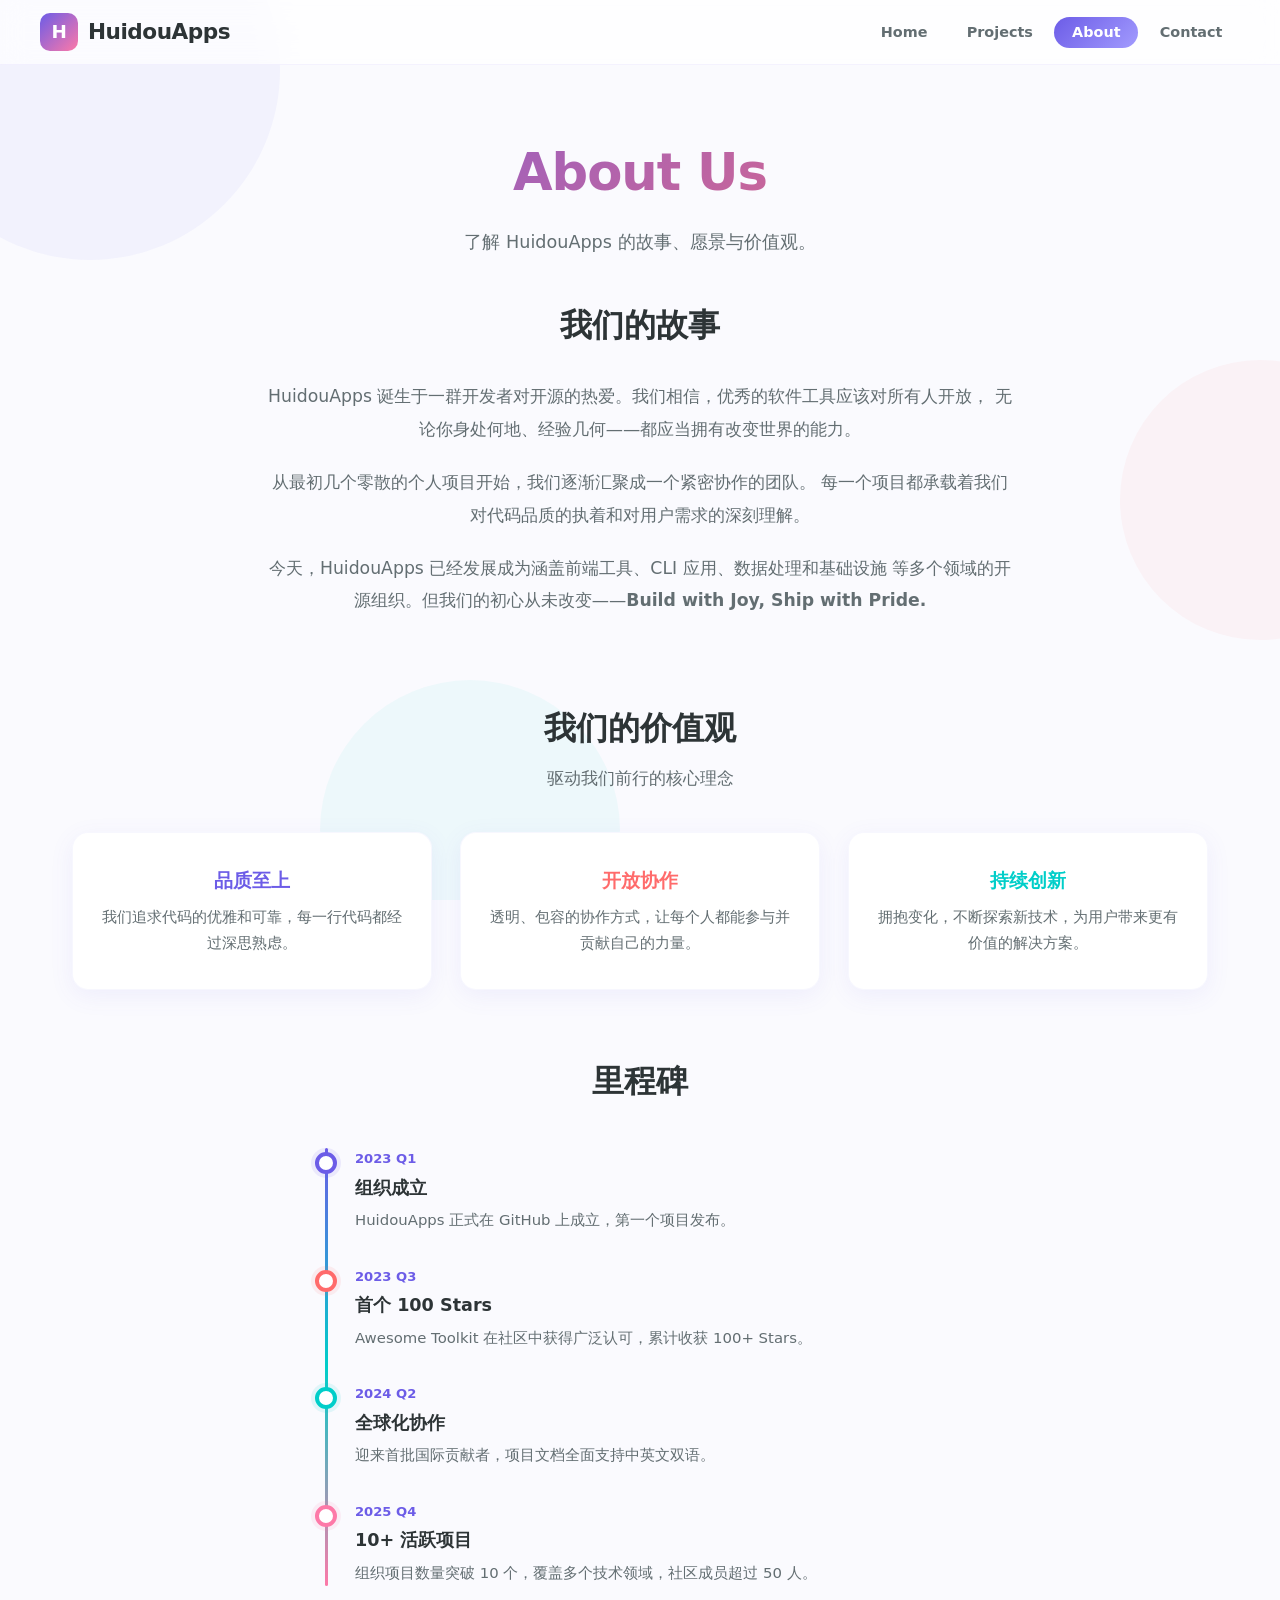
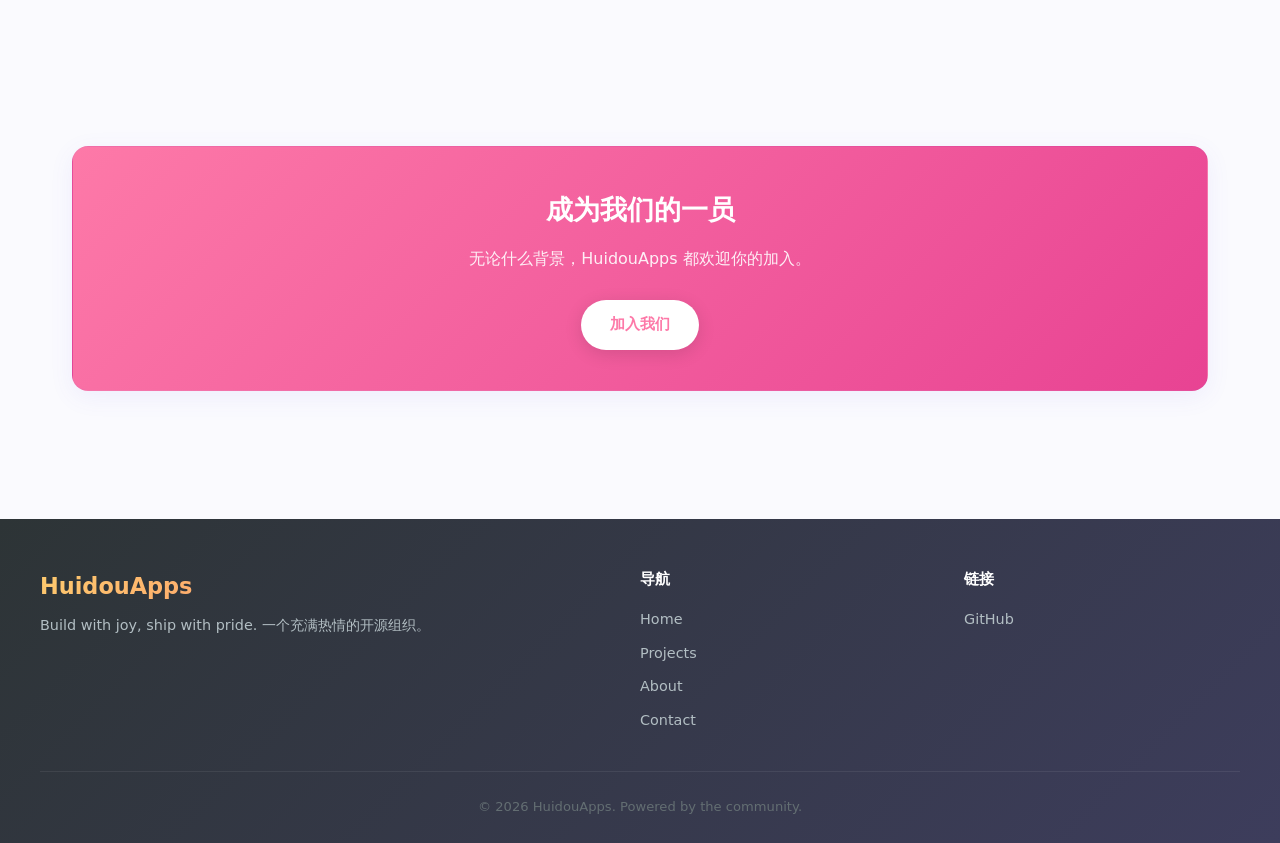
==== about.html @ 01335980 "create HTML files" ====
<!DOCTYPE html>
<html lang="zh-CN">
<head>
  <meta charset="UTF-8">
  <meta name="viewport" content="width=device-width, initial-scale=1.0">
  <title>About - HuidouApps</title>
  <link rel="stylesheet" href="css/style.css">
  <link rel="icon" href="data:image/svg+xml,<svg xmlns='http://www.w3.org/2000/svg' viewBox='0 0 64 64'><rect width='64' height='64' rx='16' fill='%236C5CE7'/><text x='32' y='44' font-size='36' text-anchor='middle' fill='white' font-family='sans-serif' font-weight='bold'>H</text></svg>">
  <style>
    .about-story { max-width: 750px; margin: 0 auto; text-align: center; }
    .about-story p { font-size: 1.08rem; color: var(--text-secondary); line-height: 1.9; margin-bottom: 1.25rem; }

    .timeline { max-width: 650px; margin: 0 auto; position: relative; padding-left: 2.5rem; }
    .timeline::before {
      content: ''; position: absolute; left: 10px; top: 0; bottom: 0;
      width: 3px; background: linear-gradient(to bottom, var(--primary), var(--accent-1), var(--accent-3));
      border-radius: 2px;
    }
    .timeline-item { position: relative; margin-bottom: 2rem; }
    .timeline-dot {
      position: absolute; left: -2.5rem; top: 4px;
      width: 22px; height: 22px; border-radius: 50%;
      background: #fff; border: 4px solid var(--primary);
      box-shadow: 0 0 0 4px rgba(108, 92, 231, 0.10);
    }
    .timeline-dot.c1 { border-color: var(--primary); }
    .timeline-dot.c2 { border-color: var(--secondary); box-shadow: 0 0 0 4px rgba(255, 107, 107, 0.10); }
    .timeline-dot.c3 { border-color: var(--accent-1); box-shadow: 0 0 0 4px rgba(0, 206, 201, 0.10); }
    .timeline-dot.c4 { border-color: var(--accent-3); box-shadow: 0 0 0 4px rgba(253, 121, 168, 0.10); }
    .timeline-date { font-size: 0.82rem; font-weight: 700; color: var(--primary); margin-bottom: 0.2rem; }
    .timeline-title { font-size: 1.1rem; font-weight: 700; margin-bottom: 0.3rem; }
    .timeline-desc { color: var(--text-secondary); font-size: 0.93rem; }

    .value-card { text-align: center; padding: 2rem 1.5rem; }
    .value-card h3 { margin-bottom: 0.5rem; }
  </style>
</head>
<body>

  <div class="bg-bubbles">
    <div class="bubble"></div>
    <div class="bubble"></div>
    <div class="bubble"></div>
  </div>

  <header class="site-header">
    <div class="header-inner">
      <a href="index.html" class="logo">
        <span class="logo-icon">H</span>
        HuidouApps
      </a>
      <nav>
        <ul class="nav-links">
          <li><a href="index.html">Home</a></li>
          <li><a href="projects.html">Projects</a></li>
          <li><a href="about.html" class="active">About</a></li>
          <li><a href="contact.html">Contact</a></li>
        </ul>
      </nav>
    </div>
  </header>

  <section class="page-hero">
    <h1 class="fade-in">About Us</h1>
    <p class="fade-in">了解 HuidouApps 的故事、愿景与价值观。</p>
  </section>

  <section class="section" style="padding-top: 0;">
    <div class="container">
      <div class="about-story fade-in">
        <h2 class="section-title" style="margin-bottom: 1.75rem;">我们的故事</h2>
        <p>
          HuidouApps 诞生于一群开发者对开源的热爱。我们相信，优秀的软件工具应该对所有人开放，
          无论你身处何地、经验几何——都应当拥有改变世界的能力。
        </p>
        <p>
          从最初几个零散的个人项目开始，我们逐渐汇聚成一个紧密协作的团队。
          每一个项目都承载着我们对代码品质的执着和对用户需求的深刻理解。
        </p>
        <p>
          今天，HuidouApps 已经发展成为涵盖前端工具、CLI 应用、数据处理和基础设施
          等多个领域的开源组织。但我们的初心从未改变——<strong>Build with Joy, Ship with Pride.</strong>
        </p>
      </div>
    </div>
  </section>

  <section class="section" style="padding-top: 0;">
    <div class="container">
      <h2 class="section-title fade-in" style="margin-bottom: 0.5rem;">我们的价值观</h2>
      <p class="section-subtitle fade-in">驱动我们前行的核心理念</p>
      <div class="grid-3">
        <div class="card value-card fade-in">
          <h3 style="color: var(--primary);">品质至上</h3>
          <p style="color: var(--text-secondary); font-size: 0.95rem;">我们追求代码的优雅和可靠，每一行代码都经过深思熟虑。</p>
        </div>
        <div class="card value-card fade-in">
          <h3 style="color: var(--secondary);">开放协作</h3>
          <p style="color: var(--text-secondary); font-size: 0.95rem;">透明、包容的协作方式，让每个人都能参与并贡献自己的力量。</p>
        </div>
        <div class="card value-card fade-in">
          <h3 style="color: var(--accent-1);">持续创新</h3>
          <p style="color: var(--text-secondary); font-size: 0.95rem;">拥抱变化，不断探索新技术，为用户带来更有价值的解决方案。</p>
        </div>
      </div>
    </div>
  </section>

  <section class="section" style="padding-top: 0;">
    <div class="container">
      <h2 class="section-title fade-in" style="margin-bottom: 2.5rem;">里程碑</h2>
      <div class="timeline fade-in">
        <div class="timeline-item">
          <div class="timeline-dot c1"></div>
          <div class="timeline-date">2023 Q1</div>
          <div class="timeline-title">组织成立</div>
          <div class="timeline-desc">HuidouApps 正式在 GitHub 上成立，第一个项目发布。</div>
        </div>
        <div class="timeline-item">
          <div class="timeline-dot c2"></div>
          <div class="timeline-date">2023 Q3</div>
          <div class="timeline-title">首个 100 Stars</div>
          <div class="timeline-desc">Awesome Toolkit 在社区中获得广泛认可，累计收获 100+ Stars。</div>
        </div>
        <div class="timeline-item">
          <div class="timeline-dot c3"></div>
          <div class="timeline-date">2024 Q2</div>
          <div class="timeline-title">全球化协作</div>
          <div class="timeline-desc">迎来首批国际贡献者，项目文档全面支持中英文双语。</div>
        </div>
        <div class="timeline-item">
          <div class="timeline-dot c4"></div>
          <div class="timeline-date">2025 Q4</div>
          <div class="timeline-title">10+ 活跃项目</div>
          <div class="timeline-desc">组织项目数量突破 10 个，覆盖多个技术领域，社区成员超过 50 人。</div>
        </div>
      </div>
    </div>
  </section>

  <section class="section fade-in" style="text-align: center;">
    <div class="container">
      <div class="card" style="background: linear-gradient(135deg, var(--accent-3), #e84393); color: #fff; padding: 2.5rem 2rem;">
        <h2 style="font-size: 1.7rem; margin-bottom: 0.75rem;">成为我们的一员</h2>
        <p style="opacity: 0.9; margin-bottom: 1.75rem;">无论什么背景，HuidouApps 都欢迎你的加入。</p>
        <a href="contact.html" class="btn btn-accent" style="background: #fff; color: var(--accent-3); box-shadow: 0 4px 18px rgba(0,0,0,0.12);">加入我们</a>
      </div>
    </div>
  </section>

  <footer class="site-footer">
    <div class="footer-inner">
      <div class="footer-brand">
        <h3>HuidouApps</h3>
        <p>Build with joy, ship with pride. 一个充满热情的开源组织。</p>
      </div>
      <div class="footer-links">
        <h4>导航</h4>
        <ul>
          <li><a href="index.html">Home</a></li>
          <li><a href="projects.html">Projects</a></li>
          <li><a href="about.html">About</a></li>
          <li><a href="contact.html">Contact</a></li>
        </ul>
      </div>
      <div class="footer-links">
        <h4>链接</h4>
        <ul>
          <li><a href="https://github.com/HuidouApps" target="_blank" rel="noopener">GitHub</a></li>
        </ul>
      </div>
    </div>
    <div class="footer-bottom">
      <p>&copy; 2026 HuidouApps. Powered by the community.</p>
    </div>
  </footer>

  <script src="js/main.js"></script>
</body>
</html>
---- css/style.css ----
/* ========================================
   HuidouApps - Clean & Colorful
   ======================================== */

:root {
  --primary: #6C5CE7;
  --primary-light: #A29BFE;
  --secondary: #FF6B6B;
  --accent-1: #00CEC9;
  --accent-2: #FDCB6E;
  --accent-3: #FD79A8;
  --accent-4: #74B9FF;
  --bg: #FAFAFE;
  --bg-card: #FFFFFF;
  --text: #2D3436;
  --text-secondary: #636E72;
  --text-light: #B2BEC3;
  --radius: 16px;
  --radius-sm: 10px;
  --shadow: 0 6px 24px rgba(108, 92, 231, 0.08);
  --shadow-hover: 0 12px 36px rgba(108, 92, 231, 0.14);
  --transition: 0.25s ease;
}

*, *::before, *::after { margin: 0; padding: 0; box-sizing: border-box; }

html { scroll-behavior: smooth; }

body {
  font-family: 'Segoe UI', 'PingFang SC', 'Microsoft YaHei', system-ui, -apple-system, sans-serif;
  color: var(--text);
  background: var(--bg);
  line-height: 1.7;
  overflow-x: hidden;
}

a { color: var(--primary); text-decoration: none; transition: color var(--transition); }
a:hover { color: var(--secondary); }
img { max-width: 100%; display: block; }

/* ---- Bubbles (simplified) ---- */
.bg-bubbles {
  position: fixed; top: 0; left: 0; width: 100%; height: 100%;
  pointer-events: none; z-index: -1; overflow: hidden;
}
.bubble {
  position: absolute; border-radius: 50%; opacity: 0.05;
  animation: float 22s infinite ease-in-out;
}
.bubble:nth-child(1) { width: 380px; height: 380px; background: var(--primary); top: -120px; left: -100px; }
.bubble:nth-child(2) { width: 280px; height: 280px; background: var(--secondary); top: 40%; right: -120px; animation-delay: -7s; }
.bubble:nth-child(3) { width: 300px; height: 300px; background: var(--accent-1); bottom: -80px; left: 25%; animation-delay: -14s; }

@keyframes float {
  0%, 100% { transform: translate(0, 0) scale(1); }
  33% { transform: translate(25px, -35px) scale(1.04); }
  66% { transform: translate(-15px, 15px) scale(0.96); }
}

/* ---- Header ---- */
.site-header {
  position: sticky; top: 0; z-index: 100;
  backdrop-filter: blur(14px);
  background: rgba(255, 255, 255, 0.7);
  border-bottom: 1px solid rgba(108, 92, 231, 0.07);
  padding: 0 2rem;
}
.header-inner {
  max-width: 1200px; margin: 0 auto;
  display: flex; align-items: center; justify-content: space-between;
  height: 64px;
}
.logo {
  display: flex; align-items: center; gap: 10px;
  font-size: 1.35rem; font-weight: 800; color: var(--text);
  letter-spacing: -0.5px;
}
.logo-icon {
  width: 38px; height: 38px; border-radius: 10px;
  background: linear-gradient(135deg, var(--primary), var(--accent-3));
  display: flex; align-items: center; justify-content: center;
  color: #fff; font-size: 1.15rem; font-weight: 900;
}
.nav-links { display: flex; list-style: none; gap: 0.25rem; }
.nav-links a {
  padding: 0.45rem 1.1rem; border-radius: 100px;
  font-weight: 600; font-size: 0.9rem; color: var(--text-secondary);
  transition: all var(--transition);
}
.nav-links a:hover,
.nav-links a.active {
  background: linear-gradient(135deg, var(--primary), var(--primary-light));
  color: #fff;
}

/* ---- Page Hero ---- */
.page-hero { text-align: center; padding: 4rem 2rem 2.5rem; }
.page-hero h1 {
  font-size: clamp(2.2rem, 5vw, 3.2rem); font-weight: 900;
  letter-spacing: -1px;
  background: linear-gradient(135deg, var(--primary), var(--secondary));
  -webkit-background-clip: text; -webkit-text-fill-color: transparent;
  background-clip: text;
  margin-bottom: 0.75rem;
}
.page-hero p {
  font-size: 1.1rem; color: var(--text-secondary);
  max-width: 560px; margin: 0 auto;
}

/* ---- Buttons ---- */
.btn {
  display: inline-flex; align-items: center; gap: 6px;
  padding: 0.75rem 1.8rem; border-radius: 100px;
  font-weight: 700; font-size: 0.95rem; border: none;
  cursor: pointer; transition: all var(--transition); text-decoration: none;
}
.btn-primary {
  background: linear-gradient(135deg, var(--primary), #8b7cf7);
  color: #fff; box-shadow: 0 4px 18px rgba(108, 92, 231, 0.28);
}
.btn-primary:hover { transform: translateY(-2px); box-shadow: 0 8px 28px rgba(108, 92, 231, 0.38); color: #fff; }
.btn-outline {
  background: transparent; color: var(--primary);
  border: 2px solid var(--primary-light);
}
.btn-outline:hover { background: var(--primary); color: #fff; border-color: var(--primary); }
.btn-accent {
  background: linear-gradient(135deg, var(--secondary), #ff8a80);
  color: #fff; box-shadow: 0 4px 18px rgba(255, 107, 107, 0.28);
}
.btn-accent:hover { transform: translateY(-2px); box-shadow: 0 8px 28px rgba(255, 107, 107, 0.38); color: #fff; }

/* ---- Cards ---- */
.card {
  background: var(--bg-card); border-radius: var(--radius);
  padding: 1.75rem; box-shadow: var(--shadow);
  transition: all var(--transition);
  border: 1px solid rgba(108, 92, 231, 0.05);
}
.card:hover { transform: translateY(-3px); box-shadow: var(--shadow-hover); }

/* ---- Layout ---- */
.container { max-width: 1200px; margin: 0 auto; padding: 0 2rem; }
.grid-2 { display: grid; grid-template-columns: repeat(2, 1fr); gap: 1.75rem; }
.grid-3 { display: grid; grid-template-columns: repeat(3, 1fr); gap: 1.75rem; }
.section { padding: 4rem 2rem; }
.section-title { text-align: center; font-size: 2rem; font-weight: 800; margin-bottom: 0.75rem; }
.section-subtitle { text-align: center; color: var(--text-secondary); font-size: 1.05rem; margin-bottom: 2.5rem; }

/* ---- Footer ---- */
.site-footer {
  background: linear-gradient(135deg, #2D3436, #3d3d5c);
  color: #dfe6e9; padding: 3rem 2rem 1.5rem; margin-top: 4rem;
}
.footer-inner {
  max-width: 1200px; margin: 0 auto 2rem;
  display: grid; grid-template-columns: 2fr 1fr 1fr; gap: 3rem;
}
.footer-brand h3 {
  font-size: 1.4rem; margin-bottom: 0.5rem;
  background: linear-gradient(135deg, var(--accent-2), var(--secondary));
  -webkit-background-clip: text; -webkit-text-fill-color: transparent;
  background-clip: text;
}
.footer-brand p { color: #b2bec3; font-size: 0.9rem; }
.footer-links h4 { font-size: 0.95rem; margin-bottom: 0.75rem; color: #fff; }
.footer-links ul { list-style: none; }
.footer-links li { margin-bottom: 0.4rem; }
.footer-links a { color: #b2bec3; font-size: 0.9rem; }
.footer-links a:hover { color: var(--accent-2); }
.footer-bottom {
  max-width: 1200px; margin: 0 auto; padding-top: 1.5rem;
  border-top: 1px solid rgba(255,255,255,0.07);
  text-align: center; font-size: 0.82rem; color: #636e72;
}

/* ---- Badges ---- */
.badge {
  display: inline-block; padding: 0.25rem 0.8rem;
  border-radius: 100px; font-size: 0.78rem;
  font-weight: 700; letter-spacing: 0.3px; text-transform: uppercase;
}
.badge-purple { background: rgba(108, 92, 231, 0.12); color: var(--primary); }
.badge-red    { background: rgba(255, 107, 107, 0.12); color: var(--secondary); }
.badge-teal   { background: rgba(0, 206, 201, 0.12); color: var(--accent-1); }
.badge-yellow { background: rgba(253, 203, 110, 0.25); color: #e17055; }
.badge-pink   { background: rgba(253, 121, 168, 0.12); color: var(--accent-3); }
.badge-blue   { background: rgba(116, 185, 255, 0.15); color: #0984e3; }

/* ---- Animations ---- */
.fade-in {
  opacity: 0; transform: translateY(24px);
  transition: opacity 0.5s ease-out, transform 0.5s ease-out;
}
.fade-in.visible { opacity: 1; transform: translateY(0); }

/* ---- Hamburger ---- */
.hamburger {
  display: none;
  background: none;
  border: none;
  font-size: 1.5rem;
  cursor: pointer;
  color: var(--text);
  padding: 0.25rem;
}

/* ---- Responsive ---- */
@media (max-width: 900px) {
  .grid-2, .grid-3 { grid-template-columns: 1fr; }
  .footer-inner { grid-template-columns: 1fr; }
  .nav-links { display: none; }
  .nav-links.open {
    display: flex;
    flex-direction: column;
    position: absolute;
    top: 64px; left: 0; right: 0;
    background: rgba(255,255,255,0.95);
    backdrop-filter: blur(14px);
    padding: 1rem 2rem;
    border-bottom: 1px solid rgba(108, 92, 231, 0.08);
    box-shadow: 0 8px 24px rgba(0,0,0,0.06);
  }
  .nav-links.open a {
    padding: 0.7rem 1rem;
    border-radius: var(--radius-sm);
  }
}
@media (max-width: 640px) {
  .site-header { padding: 0 1rem; }
  .container { padding: 0 1rem; }
  .section { padding: 2.5rem 1rem; }
  .page-hero { padding: 2.5rem 1rem 1.5rem; }
}
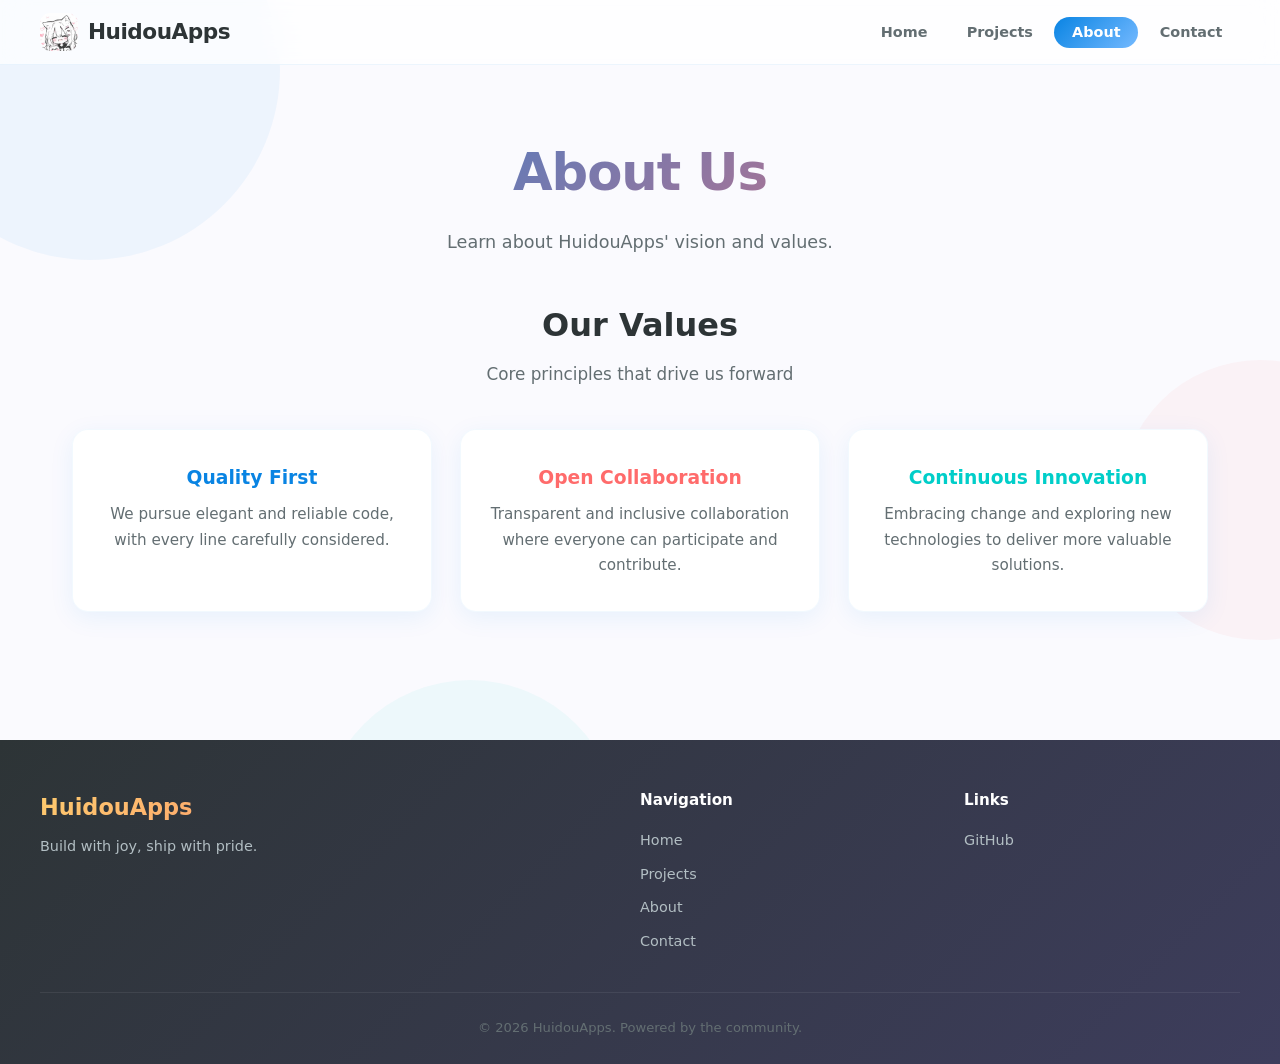
==== commit 32eb1fe1: "update HTML files" ====
--- a/about.html
+++ b/about.html
@@ -4,8 +4,9 @@
   <meta charset="UTF-8">
   <meta name="viewport" content="width=device-width, initial-scale=1.0">
   <title>About - HuidouApps</title>
+  <link rel="icon" href="assets/dev_huidou.jpg">
   <link rel="stylesheet" href="css/style.css">
-  <link rel="icon" href="data:image/svg+xml,<svg xmlns='http://www.w3.org/2000/svg' viewBox='0 0 64 64'><rect width='64' height='64' rx='16' fill='%236C5CE7'/><text x='32' y='44' font-size='36' text-anchor='middle' fill='white' font-family='sans-serif' font-weight='bold'>H</text></svg>">
+
   <style>
     .about-story { max-width: 750px; margin: 0 auto; text-align: center; }
     .about-story p { font-size: 1.08rem; color: var(--text-secondary); line-height: 1.9; margin-bottom: 1.25rem; }
@@ -46,7 +47,7 @@
   <header class="site-header">
     <div class="header-inner">
       <a href="index.html" class="logo">
-        <span class="logo-icon">H</span>
+        <img src="assets/dev_huidou.jpg" alt="HuidouApps" class="logo-icon">
         HuidouApps
       </a>
       <nav>
@@ -62,100 +63,42 @@
 
   <section class="page-hero">
     <h1 class="fade-in">About Us</h1>
-    <p class="fade-in">了解 HuidouApps 的故事、愿景与价值观。</p>
+    <p class="fade-in">Learn about HuidouApps' vision and values.</p>
   </section>
+
+
 
   <section class="section" style="padding-top: 0;">
     <div class="container">
-      <div class="about-story fade-in">
-        <h2 class="section-title" style="margin-bottom: 1.75rem;">我们的故事</h2>
-        <p>
-          HuidouApps 诞生于一群开发者对开源的热爱。我们相信，优秀的软件工具应该对所有人开放，
-          无论你身处何地、经验几何——都应当拥有改变世界的能力。
-        </p>
-        <p>
-          从最初几个零散的个人项目开始，我们逐渐汇聚成一个紧密协作的团队。
-          每一个项目都承载着我们对代码品质的执着和对用户需求的深刻理解。
-        </p>
-        <p>
-          今天，HuidouApps 已经发展成为涵盖前端工具、CLI 应用、数据处理和基础设施
-          等多个领域的开源组织。但我们的初心从未改变——<strong>Build with Joy, Ship with Pride.</strong>
-        </p>
-      </div>
-    </div>
-  </section>
-
-  <section class="section" style="padding-top: 0;">
-    <div class="container">
-      <h2 class="section-title fade-in" style="margin-bottom: 0.5rem;">我们的价值观</h2>
-      <p class="section-subtitle fade-in">驱动我们前行的核心理念</p>
+      <h2 class="section-title fade-in" style="margin-bottom: 0.5rem;">Our Values</h2>
+      <p class="section-subtitle fade-in">Core principles that drive us forward</p>
       <div class="grid-3">
         <div class="card value-card fade-in">
-          <h3 style="color: var(--primary);">品质至上</h3>
-          <p style="color: var(--text-secondary); font-size: 0.95rem;">我们追求代码的优雅和可靠，每一行代码都经过深思熟虑。</p>
+          <h3 style="color: var(--primary);">Quality First</h3>
+          <p style="color: var(--text-secondary); font-size: 0.95rem;">We pursue elegant and reliable code, with every line carefully considered.</p>
         </div>
         <div class="card value-card fade-in">
-          <h3 style="color: var(--secondary);">开放协作</h3>
-          <p style="color: var(--text-secondary); font-size: 0.95rem;">透明、包容的协作方式，让每个人都能参与并贡献自己的力量。</p>
+          <h3 style="color: var(--secondary);">Open Collaboration</h3>
+          <p style="color: var(--text-secondary); font-size: 0.95rem;">Transparent and inclusive collaboration where everyone can participate and contribute.</p>
         </div>
         <div class="card value-card fade-in">
-          <h3 style="color: var(--accent-1);">持续创新</h3>
-          <p style="color: var(--text-secondary); font-size: 0.95rem;">拥抱变化，不断探索新技术，为用户带来更有价值的解决方案。</p>
+          <h3 style="color: var(--accent-1);">Continuous Innovation</h3>
+          <p style="color: var(--text-secondary); font-size: 0.95rem;">Embracing change and exploring new technologies to deliver more valuable solutions.</p>
         </div>
       </div>
     </div>
   </section>
 
-  <section class="section" style="padding-top: 0;">
-    <div class="container">
-      <h2 class="section-title fade-in" style="margin-bottom: 2.5rem;">里程碑</h2>
-      <div class="timeline fade-in">
-        <div class="timeline-item">
-          <div class="timeline-dot c1"></div>
-          <div class="timeline-date">2023 Q1</div>
-          <div class="timeline-title">组织成立</div>
-          <div class="timeline-desc">HuidouApps 正式在 GitHub 上成立，第一个项目发布。</div>
-        </div>
-        <div class="timeline-item">
-          <div class="timeline-dot c2"></div>
-          <div class="timeline-date">2023 Q3</div>
-          <div class="timeline-title">首个 100 Stars</div>
-          <div class="timeline-desc">Awesome Toolkit 在社区中获得广泛认可，累计收获 100+ Stars。</div>
-        </div>
-        <div class="timeline-item">
-          <div class="timeline-dot c3"></div>
-          <div class="timeline-date">2024 Q2</div>
-          <div class="timeline-title">全球化协作</div>
-          <div class="timeline-desc">迎来首批国际贡献者，项目文档全面支持中英文双语。</div>
-        </div>
-        <div class="timeline-item">
-          <div class="timeline-dot c4"></div>
-          <div class="timeline-date">2025 Q4</div>
-          <div class="timeline-title">10+ 活跃项目</div>
-          <div class="timeline-desc">组织项目数量突破 10 个，覆盖多个技术领域，社区成员超过 50 人。</div>
-        </div>
-      </div>
-    </div>
-  </section>
 
-  <section class="section fade-in" style="text-align: center;">
-    <div class="container">
-      <div class="card" style="background: linear-gradient(135deg, var(--accent-3), #e84393); color: #fff; padding: 2.5rem 2rem;">
-        <h2 style="font-size: 1.7rem; margin-bottom: 0.75rem;">成为我们的一员</h2>
-        <p style="opacity: 0.9; margin-bottom: 1.75rem;">无论什么背景，HuidouApps 都欢迎你的加入。</p>
-        <a href="contact.html" class="btn btn-accent" style="background: #fff; color: var(--accent-3); box-shadow: 0 4px 18px rgba(0,0,0,0.12);">加入我们</a>
-      </div>
-    </div>
-  </section>
 
   <footer class="site-footer">
     <div class="footer-inner">
       <div class="footer-brand">
         <h3>HuidouApps</h3>
-        <p>Build with joy, ship with pride. 一个充满热情的开源组织。</p>
+        <p>Build with joy, ship with pride.</p>
       </div>
       <div class="footer-links">
-        <h4>导航</h4>
+        <h4>Navigation</h4>
         <ul>
           <li><a href="index.html">Home</a></li>
           <li><a href="projects.html">Projects</a></li>
@@ -164,7 +107,7 @@
         </ul>
       </div>
       <div class="footer-links">
-        <h4>链接</h4>
+        <h4>Links</h4>
         <ul>
           <li><a href="https://github.com/HuidouApps" target="_blank" rel="noopener">GitHub</a></li>
         </ul>
--- a/css/style.css
+++ b/css/style.css
@@ -3,8 +3,8 @@
    ======================================== */
 
 :root {
-  --primary: #6C5CE7;
-  --primary-light: #A29BFE;
+  --primary: #0984e3;
+  --primary-light: #74B9FF;
   --secondary: #FF6B6B;
   --accent-1: #00CEC9;
   --accent-2: #FDCB6E;
@@ -17,8 +17,8 @@
   --text-light: #B2BEC3;
   --radius: 16px;
   --radius-sm: 10px;
-  --shadow: 0 6px 24px rgba(108, 92, 231, 0.08);
-  --shadow-hover: 0 12px 36px rgba(108, 92, 231, 0.14);
+  --shadow: 0 6px 24px rgba(9, 132, 227, 0.08);
+  --shadow-hover: 0 12px 36px rgba(9, 132, 227, 0.14);
   --transition: 0.25s ease;
 }
 
@@ -62,7 +62,7 @@
   position: sticky; top: 0; z-index: 100;
   backdrop-filter: blur(14px);
   background: rgba(255, 255, 255, 0.7);
-  border-bottom: 1px solid rgba(108, 92, 231, 0.07);
+  border-bottom: 1px solid rgba(9, 132, 227, 0.07);
   padding: 0 2rem;
 }
 .header-inner {
@@ -77,9 +77,7 @@
 }
 .logo-icon {
   width: 38px; height: 38px; border-radius: 10px;
-  background: linear-gradient(135deg, var(--primary), var(--accent-3));
-  display: flex; align-items: center; justify-content: center;
-  color: #fff; font-size: 1.15rem; font-weight: 900;
+  object-fit: cover;
 }
 .nav-links { display: flex; list-style: none; gap: 0.25rem; }
 .nav-links a {
@@ -116,10 +114,10 @@
   cursor: pointer; transition: all var(--transition); text-decoration: none;
 }
 .btn-primary {
-  background: linear-gradient(135deg, var(--primary), #8b7cf7);
-  color: #fff; box-shadow: 0 4px 18px rgba(108, 92, 231, 0.28);
-}
-.btn-primary:hover { transform: translateY(-2px); box-shadow: 0 8px 28px rgba(108, 92, 231, 0.38); color: #fff; }
+  background: linear-gradient(135deg, var(--primary), var(--primary-light));
+  color: #fff; box-shadow: 0 4px 18px rgba(9, 132, 227, 0.28);
+}
+.btn-primary:hover { transform: translateY(-2px); box-shadow: 0 8px 28px rgba(9, 132, 227, 0.38); color: #fff; }
 .btn-outline {
   background: transparent; color: var(--primary);
   border: 2px solid var(--primary-light);
@@ -136,7 +134,7 @@
   background: var(--bg-card); border-radius: var(--radius);
   padding: 1.75rem; box-shadow: var(--shadow);
   transition: all var(--transition);
-  border: 1px solid rgba(108, 92, 231, 0.05);
+  border: 1px solid rgba(9, 132, 227, 0.05);
 }
 .card:hover { transform: translateY(-3px); box-shadow: var(--shadow-hover); }
 
@@ -181,7 +179,7 @@
   border-radius: 100px; font-size: 0.78rem;
   font-weight: 700; letter-spacing: 0.3px; text-transform: uppercase;
 }
-.badge-purple { background: rgba(108, 92, 231, 0.12); color: var(--primary); }
+.badge-purple { background: rgba(9, 132, 227, 0.12); color: var(--primary); }
 .badge-red    { background: rgba(255, 107, 107, 0.12); color: var(--secondary); }
 .badge-teal   { background: rgba(0, 206, 201, 0.12); color: var(--accent-1); }
 .badge-yellow { background: rgba(253, 203, 110, 0.25); color: #e17055; }
@@ -219,7 +217,7 @@
     background: rgba(255,255,255,0.95);
     backdrop-filter: blur(14px);
     padding: 1rem 2rem;
-    border-bottom: 1px solid rgba(108, 92, 231, 0.08);
+    border-bottom: 1px solid rgba(9, 132, 227, 0.08);
     box-shadow: 0 8px 24px rgba(0,0,0,0.06);
   }
   .nav-links.open a {
